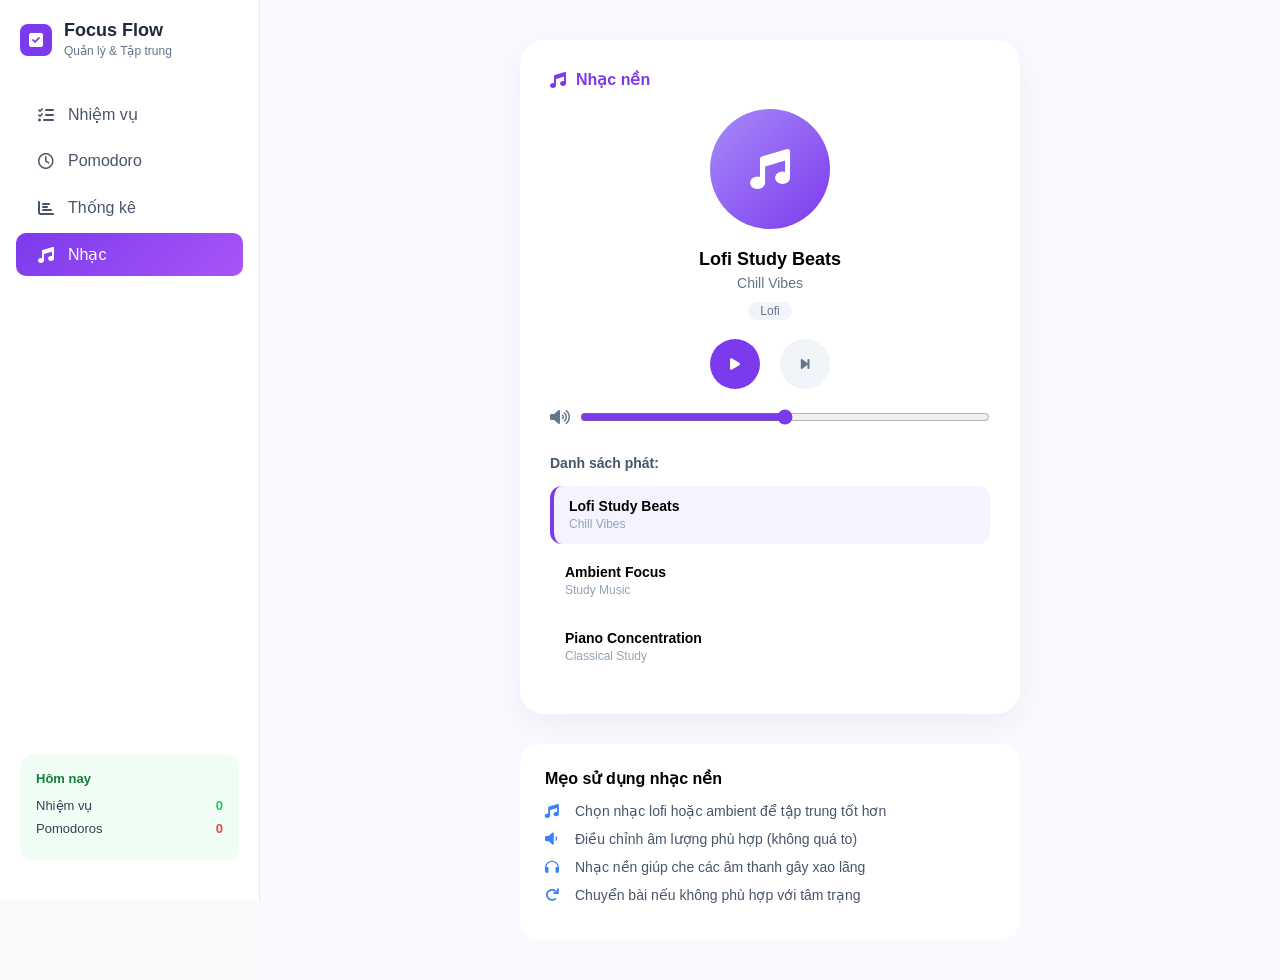
==== music.html @ b081a0a4 "add music" ====
<!DOCTYPE html>
<html lang="en">
<head>
  <meta charset="UTF-8">
  <meta name="viewport" content="width=device-width, initial-scale=1.0">
  <title>Nhạc nền - Focus Flow</title>
  <link rel="stylesheet" href="style.css">
  <link rel="stylesheet" href="https://cdnjs.cloudflare.com/ajax/libs/font-awesome/6.0.0/css/all.min.css">
</head>
<body>
  <div class="sidebar">
    <div class="logo-section">
      <div class="logo-icon"><i class="fas fa-check-square"></i></div>
      <div class="logo-text">
        <span class="brand-name">Focus Flow</span>
        <span class="sub-text">Quản lý & Tập trung</span>
      </div>
    </div>

    <nav class="menu">
      <a href="index.html" class="menu-item">
        <i class="fas fa-tasks"></i> Nhiệm vụ
      </a>
      <a href="promoro.html" class="menu-item">
        <i class="far fa-clock"></i> Pomodoro
      </a>
      <a href="statistical.html" class="menu-item">
        <i class="fas fa-chart-bar"></i> Thống kê
      </a>
      <a href="music.html" class="menu-item active">
        <i class="fas fa-music"></i> Nhạc
      </a>
    </nav>

    <div class="today-stats">
      <p class="stats-title">Hôm nay</p>
      <div class="stats-row"><span>Nhiệm vụ</span><span class="count green">0</span></div>
      <div class="stats-row"><span>Pomodoros</span><span class="count red">0</span></div>
    </div>
  </div>

  <div class="main-content music-page">
    <div class="player-container">
      <div class="player-header">
        <i class="fas fa-music"></i> Nhạc nền
      </div>

      <div class="now-playing-card">
        <div class="album-art">
          <i class="fas fa-music"></i>
        </div>
        <div class="song-info">
          <h3>Lofi Study Beats</h3>
          <p>Chill Vibes</p>
          <span class="tag">Lofi</span>
        </div>
        <div class="player-controls">
          <button class="play-btn"><i class="fas fa-play"></i></button>
          <button class="next-btn"><i class="fas fa-step-forward"></i></button>
        </div>
        <div class="volume-slider">
          <i class="fas fa-volume-up"></i>
          <input type="range" min="0" max="100" value="50">
        </div>
      </div>

      <div class="playlist">
        <p class="playlist-title">Danh sách phát:</p>
        <div class="playlist-item active">
          <div class="item-text">
            <strong>Lofi Study Beats</strong>
            <span>Chill Vibes</span>
          </div>
        </div>
        <div class="playlist-item">
          <div class="item-text">
            <strong>Ambient Focus</strong>
            <span>Study Music</span>
          </div>
        </div>
        <div class="playlist-item">
          <div class="item-text">
            <strong>Piano Concentration</strong>
            <span>Classical Study</span>
          </div>
        </div>
      </div>
    </div>

    <div class="music-tips">
      <h3>Mẹo sử dụng nhạc nền</h3>
      <ul>
        <li><i class="fas fa-music"></i> Chọn nhạc lofi hoặc ambient để tập trung tốt hơn</li>
        <li><i class="fas fa-volume-down"></i> Điều chỉnh âm lượng phù hợp (không quá to)</li>
        <li><i class="fas fa-headphones"></i> Nhạc nền giúp che các âm thanh gây xao lãng</li>
        <li><i class="fas fa-redo"></i> Chuyển bài nếu không phù hợp với tâm trạng</li>
      </ul>
    </div>
  </div>
</body>
</html>
---- style.css ----
/* 1. Reset định dạng cơ bản */
* {
  margin: 0;
  padding: 0;
  box-sizing: border-box;
  font-family: 'Inter', sans-serif;
}

body {
  background-color: #f8fafc;
}

/* 2. Khung Sidebar Cố Định */
.sidebar {
  width: 260px;
  height: 100vh;
  background: white;
  display: flex;
  flex-direction: column;
  border-right: 1px solid #e2e8f0;
  position: fixed;
  left: 0;
  top: 0;
  padding: 20px 0;
  z-index: 100;
}

.logo-section {
  display: flex;
  align-items: center;
  padding: 0 20px 30px;
}

.logo-icon {
  width: 32px;
  height: 32px;
  background: #7c3aed;
  color: white;
  border-radius: 8px;
  display: flex;
  justify-content: center;
  align-items: center;
  margin-right: 12px;
}

.brand-name {
  display: block;
  font-weight: 700;
  font-size: 18px;
  color: #1e293b;
}

.sub-text {
  font-size: 12px;
  color: #64748b;
}

.menu {
  flex-grow: 1;
}

.menu-item {
  display: flex;
  align-items: center;
  padding: 12px 20px;
  margin: 4px 16px;
  border-radius: 10px;
  color: #475569;
  text-decoration: none;
  font-weight: 500;
  transition: 0.2s;
}

.menu-item i {
  margin-right: 12px;
  width: 20px;
  text-align: center;
}

.menu-item.active {
  background: linear-gradient(135deg, #7c3aed, #a855f7);
  color: white;
}

.menu-item:hover:not(.active) {
  background-color: #f1f5f9;
}

.today-stats {
  background-color: #f0fdf4;
  margin: 20px;
  padding: 16px;
  border-radius: 12px;
}

.stats-title {
  font-size: 13px;
  color: #15803d;
  font-weight: 600;
  margin-bottom: 12px;
}

.stats-row {
  display: flex;
  justify-content: space-between;
  font-size: 13px;
  margin-bottom: 8px;
  color: #334155;
}

.count {
  font-weight: 700;
}

.count.green {
  color: #22c55e;
}

.count.red {
  color: #ef4444;
}

/* 3. Layout Nội Dung Chính - ĐÃ SỬA ĐỂ CĂN GIỮA */
.main-content,
.pomodoro-container {
  margin-left: 260px;
  width: calc(100% - 260px);
  padding: 40px;
  background-color: #f8faff;
  min-height: 100vh;
  display: flex;
  flex-direction: column;
  align-items: center; /* Thêm dòng này để căn giữa mọi thứ trong trang Thống kê/Nhạc */
}

/* Ép các khối con trong main-content không giãn quá rộng */
.main-content > * {
    width: 100%;
    max-width: 1000px; /* Độ rộng tối đa để cân đối giữa màn hình */
}

/* Cấu trúc riêng cho trang Nhiệm vụ */
.main-content h1 {
  font-size: 24px;
  margin-bottom: 30px;
  color: #1a1a1a;
  text-align: left; /* Tiêu đề vẫn để bên trái cho đẹp */
}

.stats-container {
  display: grid;
  grid-template-columns: repeat(3, 1fr);
  gap: 20px;
  margin-bottom: 30px;
}

.stat-card {
  padding: 20px;
  border-radius: 12px;
  height: 100px;
}

.stat-card p {
  font-size: 14px;
  margin-bottom: 8px;
  color: #666;
}

.stat-number {
  font-size: 28px;
  font-weight: bold;
}

.stat-card.blue {
  background-color: #f0f7ff;
}

.stat-card.green {
  background-color: #f0fdf4;
}

.stat-card.orange {
  background-color: #fffaf0;
}

.add-task-bar {
  display: flex;
  gap: 10px;
  background: white;
  padding: 10px;
  border-radius: 10px;
  border: 1px solid #e2e8f0;
  margin-bottom: 20px;
}

.task-input {
  flex-grow: 1;
  border: none;
  outline: none;
  padding: 10px;
  font-size: 15px;
}

.priority-select {
  border: 1px solid #e2e8f0;
  border-radius: 8px;
  padding: 0 15px;
  background: #fff;
  cursor: pointer;
}

.add-btn {
  background-color: #2563eb;
  color: white;
  border: none;
  padding: 10px 25px;
  border-radius: 8px;
  font-weight: 600;
  cursor: pointer;
}

.filter-group {
  display: flex;
  gap: 10px;
  margin-bottom: 50px;
}

.filter-btn {
  padding: 8px 18px;
  border-radius: 8px;
  border: none;
  background: #e2e8f0;
  color: #475569;
  font-weight: 500;
  cursor: pointer;
}

.filter-btn.active {
  background-color: #2563eb;
  color: white;
}

.empty-state {
  text-align: center;
  color: #94a3b8;
  margin-top: 100px;
  font-size: 15px;
}

/* 4. Cấu trúc riêng cho trang Pomodoro */
.pomodoro-container {
  align-items: center;
  padding: 60px 20px;
}

.pomo-header {
  text-align: center;
  margin-bottom: 30px;
}

.pomo-header h1 {
  font-size: 28px;
  margin-bottom: 5px;
}

.pomo-count {
  color: #64748b;
  font-size: 14px;
}

.mode-switch {
  display: flex;
  justify-content: center;
  gap: 15px;
  margin-bottom: 40px;
}

.mode-btn {
  padding: 10px 25px;
  border-radius: 12px;
  border: none;
  font-weight: 600;
  cursor: pointer;
  display: flex;
  align-items: center;
  gap: 8px;
  transition: 0.3s;
}

.mode-btn.red {
  background-color: #ef4444;
  color: white;
}

.mode-btn.gray {
  background-color: #e2e8f0;
  color: #475569;
}

.timer-display {
  background: white;
  padding: 40px 80px;
  border-radius: 24px;
  box-shadow: 0 10px 30px rgba(0, 0, 0, 0.05);
  margin-bottom: 40px;
  display: flex;
  justify-content: center;
}

.circle-outer {
  width: 280px;
  height: 280px;
  border: 15px solid #f1f5f9;
  border-radius: 50%;
  display: flex;
  flex-direction: column;
  justify-content: center;
  align-items: center;
}

.minutes {
  font-size: 60px;
  font-weight: 800;
  color: #1e293b;
  display: block;
}

.label {
  color: #64748b;
  font-size: 16px;
  margin-top: -5px;
}

.controls {
  display: flex;
  justify-content: center;
  gap: 20px;
  margin-bottom: 50px;
}

.start-btn {
  background-color: #00ca4e;
  color: white;
  padding: 15px 40px;
  border-radius: 12px;
  border: none;
  font-size: 18px;
  font-weight: bold;
  cursor: pointer;
  box-shadow: 0 4px 15px rgba(0, 202, 78, 0.3);
}

.reset-btn {
  background-color: #64748b;
  color: white;
  padding: 15px 30px;
  border-radius: 12px;
  border: none;
  font-size: 18px;
  cursor: pointer;
}

.pomo-info {
  width: 100%;
  max-width: 500px;
  background-color: #eff6ff;
  padding: 25px;
  border-radius: 12px;
  color: #1e40af;
}

.pomo-info h3 {
  font-size: 16px;
  margin-bottom: 10px;
}

.pomo-info ul {
  padding-left: 20px;
  font-size: 14px;
  line-height: 1.8;
}


/* --- TRANG THỐNG KÊ (ĐÃ GOM LẠI CHUẨN) --- */
.stats-grid {
    display: grid;
    grid-template-columns: repeat(2, 1fr);
    gap: 20px;
    margin-bottom: 40px;
}

.stat-box {
    padding: 30px;
    border-radius: 16px;
    display: flex;
    flex-direction: column;
    gap: 12px;
    transition: transform 0.2s;
}

.stat-box:hover {
    transform: translateY(-5px);
}

.stat-box.blue { background-color: #ebf5ff; color: #3b82f6; }
.stat-box.red { background-color: #fff1f2; color: #f43f5e; }
.stat-box.green { background-color: #f0fdf4; color: #22c55e; }
.stat-box.purple { background-color: #faf5ff; color: #a855f7; }

.stat-box i { font-size: 24px; }
.stat-box .value { font-size: 32px; font-weight: 800; }
.stat-box .label { font-size: 14px; font-weight: 500; opacity: 0.8; }

.achievement-container {
    background-color: #fffbeb;
    padding: 30px;
    border-radius: 20px;
    border: 1px solid #fef3c7;
}

.achievement-header {
    font-size: 20px;
    font-weight: 700;
    color: #92400e;
    margin-bottom: 25px;
    display: flex;
    align-items: center;
    gap: 12px;
}

.achievement-item {
    background: white;
    margin-bottom: 15px;
    padding: 20px 25px;
    border-radius: 12px;
    display: flex;
    justify-content: space-between;
    align-items: center;
    box-shadow: 0 2px 4px rgba(0,0,0,0.02);
}

.achievement-info {
    display: flex;
    align-items: center;
    gap: 15px;
}

.achievement-info .icon { font-size: 20px; }
.achievement-info .name { font-weight: 600; color: #1e293b; font-size: 16px; }
.achievement-item .requirement { font-size: 14px; color: #64748b; }

/* --- TRANG NHẠC (MUSIC PAGE) --- */
.music-page {
    /* Đã thừa hưởng align-items: center từ .main-content ở trên */
}

.player-container {
    background: white;
    width: 100%;
    max-width: 500px;
    padding: 30px;
    border-radius: 24px;
    box-shadow: 0 10px 30px rgba(0,0,0,0.05);
    margin-bottom: 30px;
}

.player-header {
    font-weight: 700;
    color: #7c3aed;
    margin-bottom: 20px;
    display: flex;
    align-items: center;
    gap: 10px;
}

.now-playing-card {
    text-align: center;
    margin-bottom: 30px;
}

.album-art {
    width: 120px;
    height: 120px;
    background: linear-gradient(135deg, #a78bfa, #7c3aed);
    border-radius: 50%;
    margin: 0 auto 20px;
    display: flex;
    justify-content: center;
    align-items: center;
    color: white;
    font-size: 40px;
}

.song-info h3 { font-size: 18px; margin-bottom: 5px; }
.song-info p { color: #64748b; font-size: 14px; margin-bottom: 10px; }
.song-info .tag {
    background: #f1f5f9;
    padding: 2px 12px;
    border-radius: 20px;
    font-size: 12px;
    color: #64748b;
}

.player-controls {
    display: flex;
    justify-content: center;
    gap: 20px;
    margin: 20px 0;
}

.play-btn {
    width: 50px;
    height: 50px;
    background: #7c3aed;
    color: white;
    border: none;
    border-radius: 50%;
    cursor: pointer;
}

.next-btn {
    width: 50px;
    height: 50px;
    background: #f1f5f9;
    color: #64748b;
    border: none;
    border-radius: 50%;
    cursor: pointer;
}

.volume-slider {
    display: flex;
    align-items: center;
    gap: 10px;
    color: #64748b;
}

.volume-slider input { flex-grow: 1; accent-color: #7c3aed; }

.playlist-title { font-weight: 600; margin-bottom: 15px; font-size: 14px; color: #475569; }
.playlist-item {
    padding: 12px 15px;
    border-radius: 12px;
    cursor: pointer;
    transition: 0.2s;
    margin-bottom: 8px;
}

.playlist-item.active { background-color: #f5f3ff; border-left: 4px solid #7c3aed; }
.playlist-item:hover:not(.active) { background-color: #f8fafc; }
.item-text strong { display: block; font-size: 14px; }
.item-text span { font-size: 12px; color: #94a3b8; }

.music-tips {
    width: 100%;
    max-width: 500px;
    background-color: white;
    padding: 25px;
    border-radius: 20px;
}

.music-tips h3 { font-size: 16px; margin-bottom: 15px; }
.music-tips ul { list-style: none; }
.music-tips li { font-size: 14px; color: #475569; margin-bottom: 12px; display: flex; align-items: center; gap: 10px; }
.music-tips i { color: #3b82f6; width: 20px; }
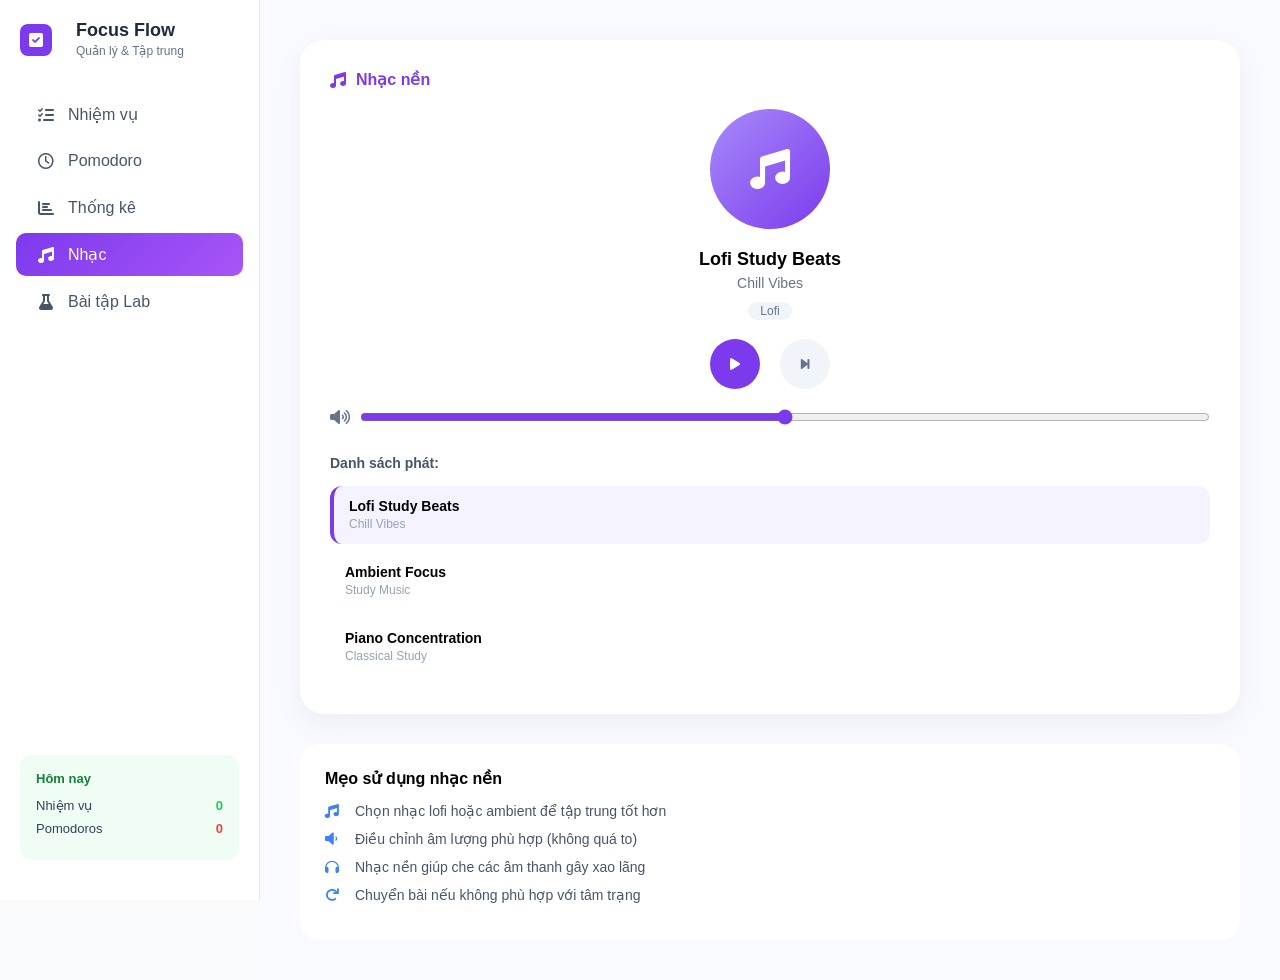
==== commit 9932dd64: "add yml" ====
--- a/music.html
+++ b/music.html
@@ -18,7 +18,7 @@
     </div>
 
     <nav class="menu">
-      <a href="index.html" class="menu-item">
+      <a href="index.html" class="menu-item ">
         <i class="fas fa-tasks"></i> Nhiệm vụ
       </a>
       <a href="promoro.html" class="menu-item">
@@ -29,6 +29,9 @@
       </a>
       <a href="music.html" class="menu-item active">
         <i class="fas fa-music"></i> Nhạc
+      </a>
+      <a href="baitap.html" class="menu-item">
+        <i class="fas fa-flask"></i> Bài tập Lab
       </a>
     </nav>
 
--- a/style.css
+++ b/style.css
@@ -329,6 +329,7 @@
   color: #64748b;
   font-size: 16px;
   margin-top: -5px;
+  text-align: center;
 }
 
 .controls {
@@ -450,9 +451,7 @@
 .achievement-item .requirement { font-size: 14px; color: #64748b; }
 
 /* --- TRANG NHẠC (MUSIC PAGE) --- */
-.music-page {
-    /* Đã thừa hưởng align-items: center từ .main-content ở trên */
-}
+
 
 .player-container {
     background: white;
@@ -562,4 +561,560 @@
 .music-tips h3 { font-size: 16px; margin-bottom: 15px; }
 .music-tips ul { list-style: none; }
 .music-tips li { font-size: 14px; color: #475569; margin-bottom: 12px; display: flex; align-items: center; gap: 10px; }
-.music-tips i { color: #3b82f6; width: 20px; }+.music-tips i { color: #3b82f6; width: 20px; }
+
+
+/* --- INTRO PAGE STYLES --- */
+.intro-page {
+    background-color: #f8faff;
+    color: #1e293b;
+}
+
+.intro-header {
+    display: flex;
+    justify-content: space-between;
+    padding: 20px 10%;
+    align-items: center;
+    background: white;
+}
+
+.start-nav-btn {
+    background: linear-gradient(135deg, #6366f1, #a855f7);
+    color: white;
+    padding: 8px 25px;
+    border-radius: 8px;
+    text-decoration: none;
+    font-weight: 600;
+}
+
+.start-nav-bt {
+    background: linear-gradient(135deg, #6366f1, #a855f7);
+    color: white;
+    padding: 8px 25px;
+    border-radius: 8px;
+    text-decoration: none;
+    font-weight: 600;
+}
+.hero {
+    text-align: center;
+    padding: 80px 10%;
+}
+
+.hero h1 {
+    font-size: 48px;
+    color: #6366f1;
+    margin-bottom: 20px;
+}
+
+.feature-grid {
+    display: grid;
+    grid-template-columns: repeat(auto-fit, minmax(200px, 1fr));
+    gap: 25px;
+    padding: 40px 10%;
+}
+
+.feature-card {
+    background: white;
+    padding: 30px;
+    border-radius: 20px;
+    text-align: center;
+    box-shadow: 0 10px 25px rgba(0,0,0,0.05);
+}
+
+.f-icon {
+    width: 50px;
+    height: 50px;
+    border-radius: 12px;
+    display: flex;
+    justify-content: center;
+    align-items: center;
+    margin: 0 auto 20px;
+    color: white;
+    font-size: 20px;
+}
+
+.f-icon.blue { background: #3b82f6; }
+.f-icon.red { background: #ef4444; }
+.f-icon.purple { background: #a855f7; }
+.f-icon.green { background: #22c55e; }
+
+/* CTA Card */
+.cta-section {
+    padding: 80px 10%;
+}
+
+.cta-card {
+    background: linear-gradient(135deg, #3b82f6, #a855f7);
+    padding: 60px;
+    border-radius: 24px;
+    text-align: center;
+    color: white;
+}
+
+.cta-btn {
+    display: inline-block;
+    margin-top: 30px;
+    background: white;
+    color: #6366f1;
+    padding: 15px 40px;
+    border-radius: 12px;
+    text-decoration: none;
+    font-weight: 700;
+}
+
+
+
+.how-to-use {
+    padding: 60px 10%;
+    text-align: center;
+    background-color: #f8faff;
+}
+
+.how-to-use h2 {
+    margin-bottom: 40px;
+    font-size: 28px;
+}
+
+.step-container {
+    display: flex;
+    flex-direction: column;
+    align-items: center;
+    gap: 25px; /* Khoảng cách giữa các bước */
+}
+
+.step-item {
+    display: flex;
+    align-items: center;
+    width: 100%;
+    max-width: 800px;
+    gap: 20px;
+}
+
+.step-number {
+    width: 45px;
+    height: 45px;
+    background: linear-gradient(135deg, #6366f1, #a855f7);
+    color: white;
+    border-radius: 50%;
+    display: flex;
+    justify-content: center;
+    align-items: center;
+    font-weight: bold;
+    flex-shrink: 0; /* Không cho vòng tròn bị bẹp */
+    box-shadow: 0 4px 10px rgba(99, 102, 241, 0.3);
+}
+
+.step-card {
+    background: white;
+    padding: 20px 30px;
+    border-radius: 15px;
+    flex-grow: 1;
+    text-align: left;
+    box-shadow: 0 10px 25px rgba(0, 0, 0, 0.05); /* Đổ bóng nhẹ */
+    transition: 0.3s;
+}
+
+.step-card:hover {
+    transform: translateX(10px); /* Hiệu ứng nhích sang phải khi di chuột */
+}
+
+.step-title {
+    font-weight: 700;
+    font-size: 18px;
+    margin-bottom: 8px;
+    display: flex;
+    align-items: center;
+    gap: 10px;
+    color: #1e293b;
+}
+
+.step-card p {
+    color: #64748b;
+    font-size: 14px;
+}
+
+
+
+
+.logo, .logo-section {
+  display: flex;
+  align-items: center; /* Quan trọng: giúp icon và chữ thẳng hàng */
+  gap: 12px;
+  padding: 0 20px 30px;
+}
+
+.logo-icon {
+  width: 32px;
+  height: 32px;
+  background: #7c3aed;
+  color: white;
+  border-radius: 8px;
+  display: flex;
+  justify-content: center;
+  align-items: center;
+  flex-shrink: 0;
+}
+
+.brand-name, .logo span {
+  font-weight: 700;
+  font-size: 18px;
+  color: #1e293b;
+}
+
+/* 3. Layout Nội Dung Chính (Dành cho trang Nhiệm vụ, Pomodoro, Thống kê, Nhạc) */
+.main-content,
+.pomodoro-container {
+  margin-left: 260px; /* Chừa khoảng trống cho Sidebar */
+  width: calc(100% - 260px);
+  padding: 40px;
+  min-height: 100vh;
+  display: flex;
+  flex-direction: column;
+  align-items: center; /* ÉP TẤT CẢ NỘI DUNG VÀO GIỮA CHIỀU NGANG */
+  background-color: #f8faff;
+}
+
+/* Giới hạn độ rộng nội dung để cân đối */
+.main-content > *, 
+.pomodoro-container > * {
+  width: 100%;
+  max-width: 1000px; 
+}
+
+/* 4. TRANG GIỚI THIỆU (Intro.html - Đã sửa lỗi căn giữa) */
+.intro-page { background-color: #f8faff; }
+
+.intro-header {
+  display: flex;
+  justify-content: space-between;
+  align-items: center;
+  padding: 20px 10%;
+  background: white;
+  width: 100%;
+  box-shadow: 0 2px 10px rgba(0,0,0,0.02);
+}
+
+.intro-header .logo { padding: 0; } /* Bỏ padding dư thừa ở header intro */
+
+.start-nav-btn {
+  background: linear-gradient(135deg, #6366f1, #a855f7);
+  color: white;
+  padding: 10px 25px;
+  border-radius: 8px;
+  text-decoration: none;
+  font-weight: 600;
+}
+
+.hero {
+  text-align: center;
+  padding: 80px 10%;
+  width: 100%;
+}
+
+.hero h1 { font-size: 48px; color: #6366f1; margin-bottom: 20px; }
+
+/* SỬA LỖI: Tính năng chính về giữa */
+.features {
+  padding: 80px 10%;
+  width: 100%;
+  display: flex;
+  flex-direction: column;
+  align-items: center;
+}
+
+.features h2 { margin-bottom: 50px; font-size: 32px; font-weight: 700; }
+
+.feature-grid {
+  display: grid;
+  grid-template-columns: repeat(auto-fit, minmax(250px, 1fr));
+  gap: 30px;
+  width: 100%;
+  max-width: 1200px;
+  margin: 0 auto; /* Căn giữa khối Grid */
+}
+
+.feature-card {
+  background: white;
+  padding: 40px 30px;
+  border-radius: 20px;
+  text-align: center;
+  box-shadow: 0 10px 30px rgba(0,0,0,0.05);
+  transition: transform 0.3s;
+}
+
+.feature-card:hover { transform: translateY(-10px); }
+
+/* SỬA LỖI: Cách sử dụng & Pomodoro Intro về giữa */
+.how-to-use {
+  padding: 60px 10%;
+  display: flex;
+  flex-direction: column;
+  align-items: center;
+  width: 100%;
+}
+
+.step-container {
+  display: flex;
+  flex-direction: column;
+  gap: 25px;
+  width: 100%;
+  max-width: 800px;
+}
+
+.step-item {
+  display: flex;
+  align-items: center;
+  gap: 20px;
+  width: 100%;
+}
+
+.step-number {
+  width: 45px;
+  height: 45px;
+  background: linear-gradient(135deg, #6366f1, #a855f7);
+  color: white;
+  border-radius: 50%;
+  display: flex;
+  justify-content: center;
+  align-items: center;
+  font-weight: bold;
+  flex-shrink: 0;
+}
+
+.step-card {
+  background: white;
+  padding: 25px 30px;
+  border-radius: 15px;
+  flex-grow: 1;
+  text-align: left;
+  box-shadow: 0 10px 25px rgba(0,0,0,0.05);
+}
+
+.pomo-intro-card {
+  background: white;
+  padding: 35px;
+  border-radius: 20px;
+  box-shadow: 0 10px 30px rgba(0,0,0,0.03);
+  margin: 40px auto; /* Căn giữa khối này */
+  width: 90%;
+  max-width: 900px;
+}
+
+/* 5. Các thành phần bổ trợ (Menu, Stats, Player, v.v.) */
+.menu-item {
+  display: flex;
+  align-items: center;
+  padding: 12px 20px;
+  margin: 4px 16px;
+  border-radius: 10px;
+  color: #475569;
+  text-decoration: none;
+  font-weight: 500;
+  transition: 0.2s;
+}
+
+.menu-item.active { background: linear-gradient(135deg, #7c3aed, #a855f7); color: white; }
+
+.pomo-standard { background-color: #f5f3ff; padding: 25px; border-radius: 15px; margin-bottom: 25px; }
+.dot { width: 8px; height: 8px; border-radius: 50%; display: inline-block; margin-right: 8px; }
+.dot.blue { background-color: #3b82f6; }
+.dot.green { background-color: #22c55e; }
+.dot.purple { background-color: #a855f7; }
+
+.cta-section { padding: 80px 10%; display: flex; justify-content: center; }
+.cta-card {
+  background: linear-gradient(135deg, #3b82f6, #a855f7);
+  padding: 60px;
+  border-radius: 24px;
+  text-align: center;
+  color: white;
+  width: 100%;
+  max-width: 900px;
+}
+
+.cta-btn {
+  display: inline-block;
+  margin-top: 30px;
+  background: white;
+  color: #6366f1;
+  padding: 15px 40px;
+  border-radius: 12px;
+  text-decoration: none;
+  font-weight: 700;
+}
+
+
+/* 1. Khung Header hồ sơ lớn cao cấp - Căn giữa bằng Flexbox */
+.lab-profile-header {
+  text-align: center;
+  margin-bottom: 45px;
+  padding: 35px 20px;
+  background: #ffffff;
+  border-radius: 20px;
+  box-shadow: 0 10px 25px -5px rgba(124, 58, 237, 0.08), 0 8px 16px -6px rgba(0, 0, 0, 0.02);
+  border: 1px solid #e2e8f0;
+  position: relative;
+  overflow: hidden;
+  
+  display: flex;
+  flex-direction: column;
+  align-items: center; /* Đẩy tên và các tag thông tin thẳng hàng ở chính giữa */
+}
+
+/* Đường sọc màu trang trí trên nóc hộp hồ sơ */
+.lab-profile-header::before {
+  content: '';
+  position: absolute;
+  top: 0;
+  left: 0;
+  width: 100%;
+  height: 5px;
+  background: linear-gradient(90deg, #7c3aed, #a855f7, #ec4899);
+}
+
+/* Tên sinh viên hiệu ứng chữ Gradient chuyển màu nổi bật */
+.lab-profile-header .student-name {
+  font-family: 'Inter', sans-serif;
+  font-size: 36px;
+  font-weight: 900;
+  letter-spacing: -1.5px;
+  margin-bottom: 15px;
+  
+  background: linear-gradient(135deg, #4f46e5 0%, #7c3aed 40%, #ec4899 100%);
+  -webkit-background-clip: text;
+  -webkit-text-fill-color: transparent;
+  background-clip: text;
+  filter: drop-shadow(0 2px 8px rgba(124, 58, 237, 0.15));
+}
+
+/* Cụm chứa MSSV & Lịch học - Canh đều vào giữa hàng ngang */
+.student-info-group {
+  display: flex;
+  justify-content: center; /* Căn giữa các mục con */
+  align-items: center;
+  gap: 30px;
+  flex-wrap: wrap;
+  margin-top: 10px;
+  width: 100%;
+}
+
+.lab-profile-header .student-info {
+  font-family: 'Inter', sans-serif;
+  font-size: 15px;
+  font-weight: 600;
+  color: #475569;
+  display: flex;
+  align-items: center;
+  gap: 8px;
+}
+
+.lab-profile-header .student-info i {
+  color: #7c3aed;
+  font-size: 16px;
+}
+
+/* Khung Highlight thông tin dạng nhãn Tag chuyên nghiệp */
+.lab-profile-header .highlight-text {
+  background: #f5f3ff;
+  color: #6d28d9;
+  padding: 4px 12px;
+  border-radius: 8px;
+  font-weight: 700;
+  font-size: 14px;
+  border: 1px solid #ddd6fe;
+}
+
+/* 2. Khối bao bọc phần danh sách bài tập - Căn giữa tiêu đề */
+.lab-section {
+  display: flex;
+  flex-direction: column;
+  align-items: center; /* Buộc tiêu đề section đứng ở giữa */
+  width: 100%;
+}
+
+/* Tiêu đề mục "DANH SÁCH BÀI TẬP LAB" */
+.lab-section-title {
+  font-family: 'Inter', sans-serif;
+  font-size: 20px;
+  font-weight: 800;
+  color: #0f172a;
+  margin-bottom: 35px;
+  text-transform: uppercase;
+  letter-spacing: 1px;
+  position: relative;
+  display: inline-block;
+  text-align: center;
+}
+
+/* Thanh nhấn trang trí nằm ngay TRỌNG TÂM dưới tiêu đề */
+.lab-section-title::after {
+  content: '';
+  position: absolute;
+  bottom: -8px;
+  left: 50%;
+  transform: translateX(-50%); /* Căn chuẩn 50% từ tâm chữ ra */
+  width: 55px;
+  height: 4px;
+  background: linear-gradient(90deg, #7c3aed, #ec4899);
+  border-radius: 10px;
+}
+
+/* 3. Lưới hiển thị các Card bài tập (Giữ nguyên tỉ lệ co giãn lưới rộng rãi bên phải) */
+.lab-grid {
+  display: grid;
+  grid-template-columns: repeat(auto-fill, minmax(280px, 1fr));
+  gap: 25px;
+  width: 100%;
+  padding-bottom: 60px;
+}
+
+/* Khung thẻ bài tập lẻ */
+.lab-card {
+  background: white;
+  padding: 25px 20px;
+  border-radius: 16px;
+  box-shadow: 0 4px 6px -1px rgba(0, 0, 0, 0.05), 0 2px 4px -1px rgba(0, 0, 0, 0.03);
+  border: 1px solid #e2e8f0;
+  display: flex;
+  flex-direction: column;
+  justify-content: space-between;
+  gap: 15px;
+  transition: transform 0.2s, box-shadow 0.2s;
+}
+
+.lab-card:hover {
+  transform: translateY(-4px);
+  box-shadow: 0 10px 15px -3px rgba(0, 0, 0, 0.05);
+}
+
+.lab-card h3 {
+  font-size: 18px;
+  color: #1e293b;
+  font-weight: 700;
+  text-align: center;
+}
+
+.lab-btn-group {
+  display: flex;
+  flex-direction: column;
+  gap: 8px;
+}
+
+/* Nút liên kết xem bài tập lab */
+.lab-btn {
+  display: block;
+  background: #f1f5f9;
+  color: #475569;
+  padding: 10px;
+  text-align: center;
+  text-decoration: none;
+  border-radius: 8px;
+  font-weight: 600;
+  font-size: 14px;
+  transition: all 0.2s;
+}
+
+.lab-btn:hover {
+  background: linear-gradient(135deg, #7c3aed, #a855f7);
+  color: white;
+}
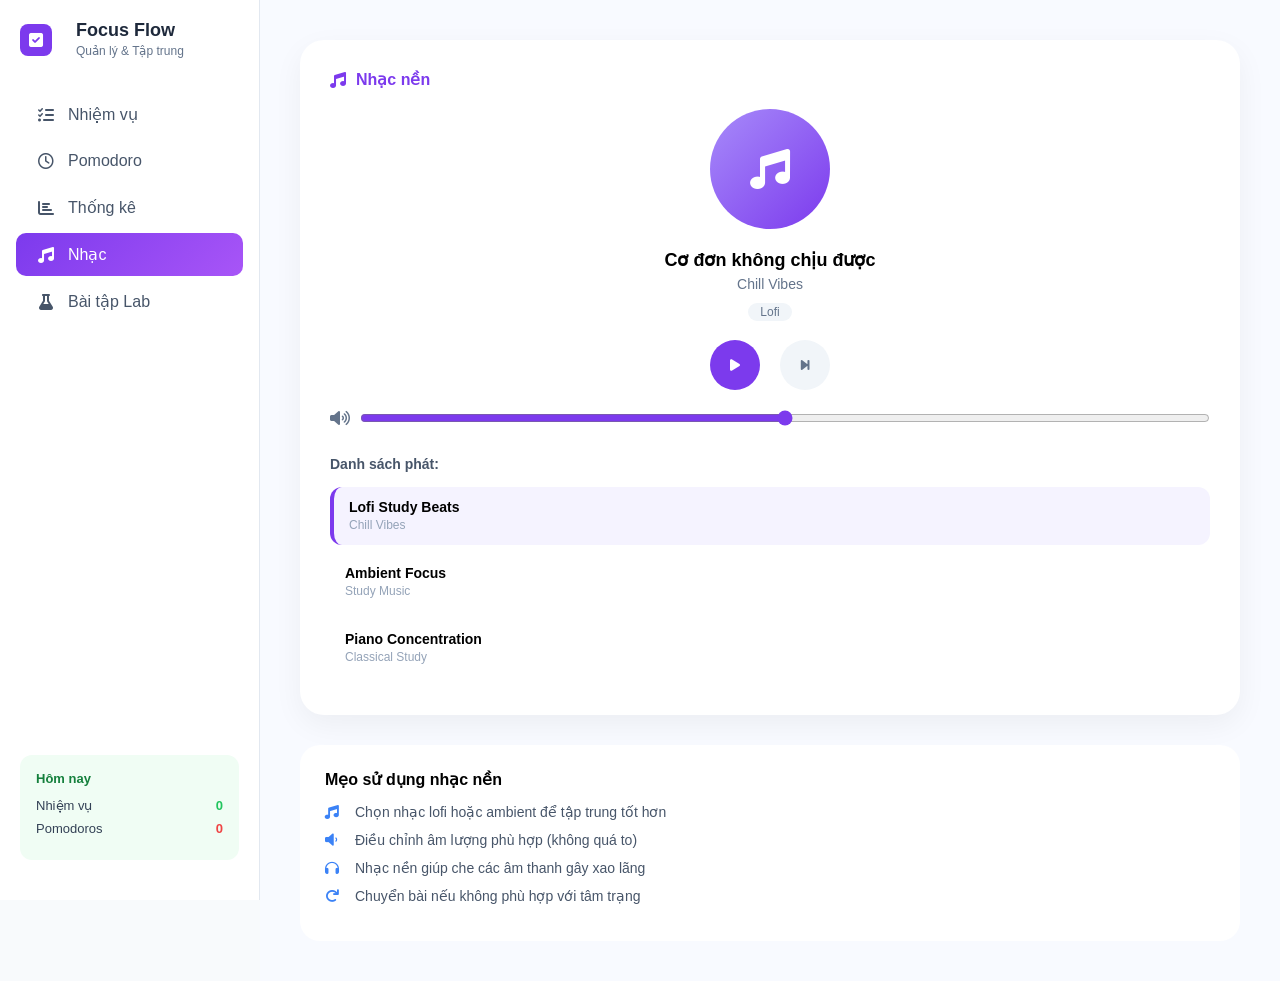
==== commit 617b8be5: "change name 3" ====
--- a/music.html
+++ b/music.html
@@ -53,7 +53,7 @@
           <i class="fas fa-music"></i>
         </div>
         <div class="song-info">
-          <h3>Lofi Study Beats</h3>
+          <h3>Cơ đơn không chịu được</h3>
           <p>Chill Vibes</p>
           <span class="tag">Lofi</span>
         </div>
